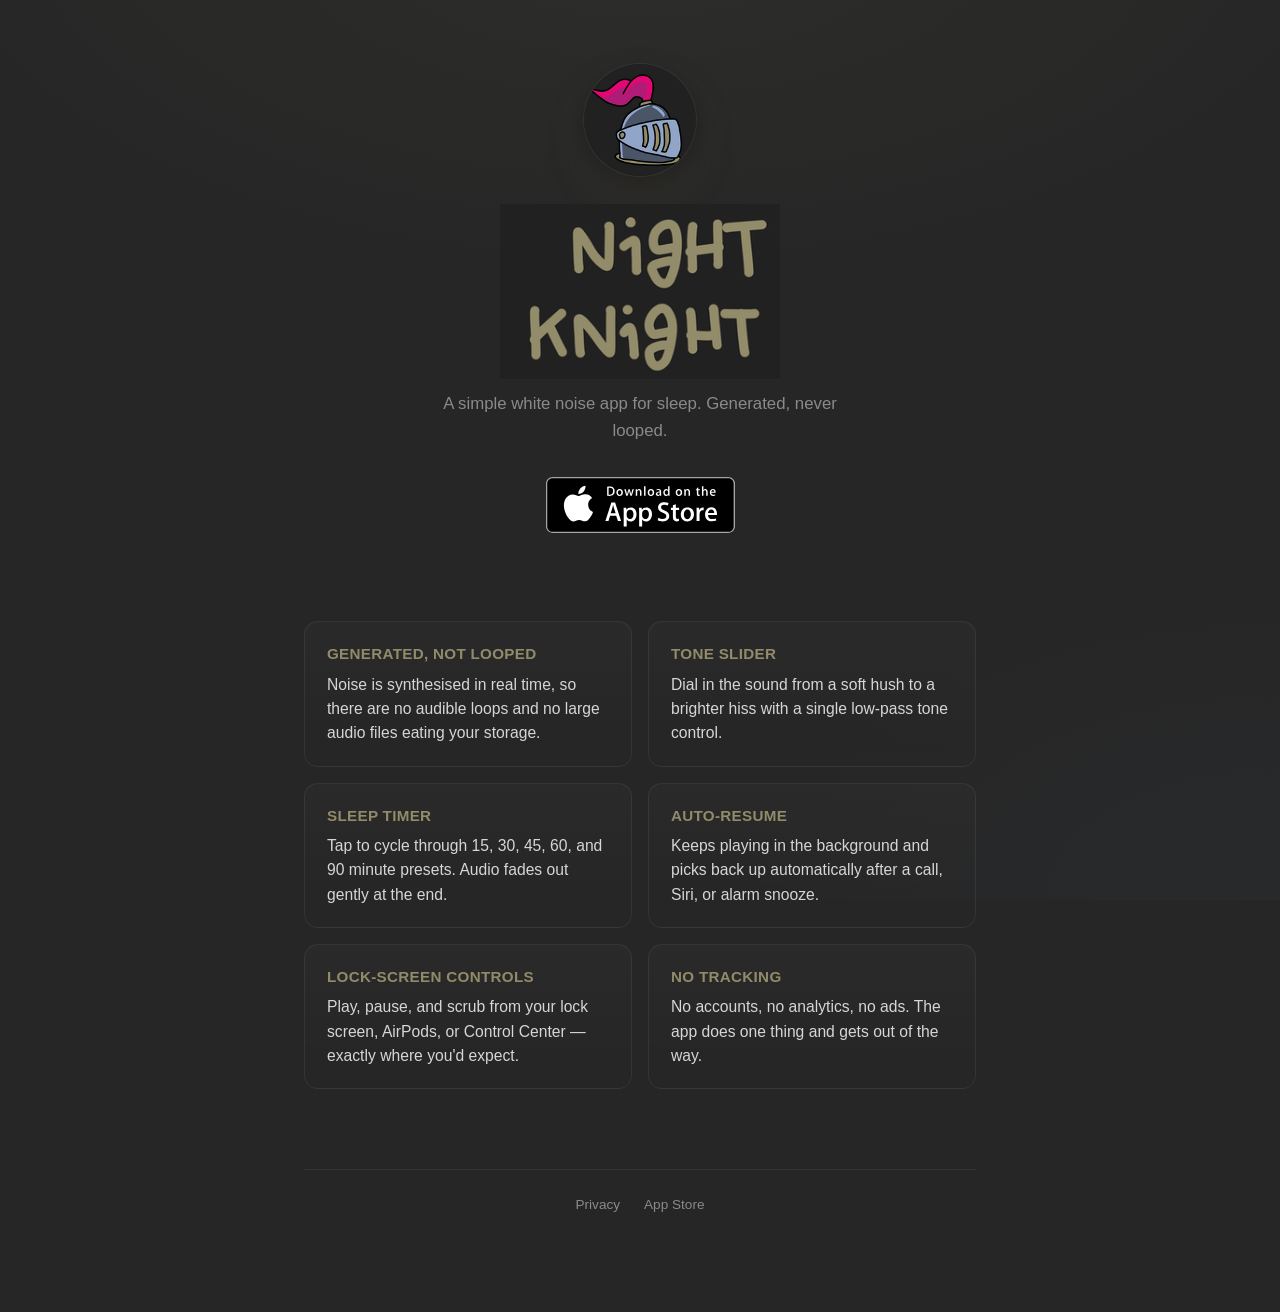
==== index.html @ 1dd0670e "first!" ====
<!DOCTYPE html>
<html lang="en">
<head>
  <meta charset="utf-8">
  <meta name="viewport" content="width=device-width, initial-scale=1, viewport-fit=cover">
  <meta name="theme-color" content="#262626">
  <title>Night Knight — White Noise for Sleep</title>

  <meta name="description" content="A simple white noise app for sleep. Generated, never looped. Sleep timer with fade-out, lock-screen controls, and auto-resume after calls.">
  <meta name="author" content="Night Knight">

  <link rel="apple-touch-icon" href="images/logo.png">
  <link rel="icon" href="favicon.ico" sizes="any">
  <link rel="canonical" href="https://nightknight.co/">

  <meta property="og:type" content="website">
  <meta property="og:title" content="Night Knight">
  <meta property="og:url" content="https://nightknight.co/">
  <meta property="og:image" content="https://nightknight.co/images/logo.png">
  <meta property="og:description" content="A simple white noise app for sleep.">
  <meta property="og:site_name" content="Night Knight">
  <meta name="twitter:card" content="summary">

  <link rel="stylesheet" href="assets/main.css">
</head>
<body>
  <div class="container">
    <header class="hero">
      <div class="logo" role="img" aria-label="Night Knight logo" style="background-image: url('images/logo.png')"></div>
      <img class="wordmark" src="images/Night_Knight_wordmark_small.png" alt="Night Knight">
      <p class="tagline">A simple white noise app for sleep. Generated, never looped.</p>
      <a class="cta" href="https://apps.apple.com/us/app/night-knight-white-noise/id1078483887">
        <img src="images/app-store-badge.svg" alt="Download on the App Store">
      </a>
    </header>

    <section class="features" aria-label="Features">
      <div class="feature">
        <h3>Generated, not looped</h3>
        <p>Noise is synthesised in real time, so there are no audible loops and no large audio files eating your storage.</p>
      </div>
      <div class="feature">
        <h3>Tone slider</h3>
        <p>Dial in the sound from a soft hush to a brighter hiss with a single low-pass tone control.</p>
      </div>
      <div class="feature">
        <h3>Sleep timer</h3>
        <p>Tap to cycle through 15, 30, 45, 60, and 90 minute presets. Audio fades out gently at the end.</p>
      </div>
      <div class="feature">
        <h3>Auto-resume</h3>
        <p>Keeps playing in the background and picks back up automatically after a call, Siri, or alarm snooze.</p>
      </div>
      <div class="feature">
        <h3>Lock-screen controls</h3>
        <p>Play, pause, and scrub from your lock screen, AirPods, or Control Center — exactly where you'd expect.</p>
      </div>
      <div class="feature">
        <h3>No tracking</h3>
        <p>No accounts, no analytics, no ads. The app does one thing and gets out of the way.</p>
      </div>
    </section>

    <footer class="footer">
      <a href="privacy/">Privacy</a>
      <a href="https://apps.apple.com/us/app/night-knight-white-noise/id1078483887">App Store</a>
    </footer>
  </div>
</body>
</html>
---- assets/main.css ----
:root {
  --bg: #262626;
  --bg-elev: #2e2e2e;
  --accent: #928b6a;
  --accent-glow: rgba(146, 139, 106, 0.25);
  --text: #d6d6d6;
  --text-muted: #8a8a8a;
  --border: rgba(214, 214, 214, 0.08);
  --radius: 14px;
  --max-width: 720px;
  --easing: cubic-bezier(0.2, 0.7, 0.2, 1);
}

*,
*::before,
*::after {
  box-sizing: border-box;
}

html {
  -webkit-text-size-adjust: 100%;
}

body {
  margin: 0;
  font-family: -apple-system, BlinkMacSystemFont, "SF Pro Text", "Segoe UI", Roboto, Helvetica, Arial, sans-serif;
  font-weight: 300;
  font-size: 17px;
  line-height: 1.6;
  color: var(--text);
  background:
    radial-gradient(1200px 600px at 50% -10%, rgba(146, 139, 106, 0.08), transparent 60%),
    radial-gradient(900px 500px at 100% 100%, rgba(80, 100, 140, 0.06), transparent 60%),
    var(--bg);
  background-attachment: fixed;
  min-height: 100vh;
  -webkit-font-smoothing: antialiased;
  -moz-osx-font-smoothing: grayscale;
}

a {
  color: var(--accent);
  text-decoration: none;
  transition: opacity 0.2s var(--easing);
}

a:hover {
  opacity: 0.75;
}

img {
  max-width: 100%;
  height: auto;
  display: block;
}

.container {
  max-width: var(--max-width);
  margin: 0 auto;
  padding: 64px 24px 96px;
}

/*** Hero ***/
.hero {
  text-align: center;
  animation: fadeUp 0.8s var(--easing) both;
}

.logo {
  width: 112px;
  height: 112px;
  margin: 0 auto 28px;
  border-radius: 50%;
  background-size: cover;
  background-position: center;
  box-shadow:
    0 0 0 1px var(--border),
    0 20px 60px -20px var(--accent-glow),
    0 8px 24px rgba(0, 0, 0, 0.4);
  animation: float 6s ease-in-out infinite;
}

.wordmark {
  width: 280px;
  max-width: 80%;
  margin: 0 auto 12px;
}

.tagline {
  color: var(--text-muted);
  font-size: 1.05rem;
  margin: 0 auto 32px;
  max-width: 28rem;
}

.cta {
  display: inline-block;
  margin: 0 auto;
  transition: transform 0.2s var(--easing);
}

.cta:hover {
  transform: translateY(-2px);
}

.cta img {
  height: 56px;
  width: auto;
}

/*** Features ***/
.features {
  margin-top: 80px;
  display: grid;
  gap: 16px;
  grid-template-columns: 1fr;
  animation: fadeUp 0.8s 0.15s var(--easing) both;
}

@media (min-width: 600px) {
  .features {
    grid-template-columns: 1fr 1fr;
  }
}

.feature {
  background: linear-gradient(180deg, rgba(255, 255, 255, 0.02), rgba(255, 255, 255, 0));
  border: 1px solid var(--border);
  border-radius: var(--radius);
  padding: 20px 22px;
  transition: border-color 0.3s var(--easing), transform 0.3s var(--easing);
}

.feature:hover {
  border-color: rgba(146, 139, 106, 0.35);
  transform: translateY(-2px);
}

.feature h3 {
  margin: 0 0 6px;
  color: var(--accent);
  font-size: 0.95rem;
  font-weight: 600;
  letter-spacing: 0.02em;
  text-transform: uppercase;
}

.feature p {
  margin: 0;
  color: var(--text);
  font-size: 0.98rem;
  line-height: 1.55;
}

/*** Content (privacy page etc.) ***/
.content {
  margin-top: 64px;
  animation: fadeUp 0.8s 0.1s var(--easing) both;
}

.content h1 {
  font-size: 1.6rem;
  font-weight: 500;
  margin: 0 0 24px;
  color: var(--text);
}

.content h2 {
  font-size: 1.15rem;
  font-weight: 500;
  margin: 32px 0 12px;
  color: var(--accent);
}

.content p {
  margin: 0 0 16px;
  color: var(--text);
}

.content p + p {
  margin-top: 0;
}

/*** Footer ***/
.footer {
  margin-top: 80px;
  padding-top: 24px;
  border-top: 1px solid var(--border);
  display: flex;
  justify-content: center;
  gap: 24px;
  font-size: 0.85rem;
  color: var(--text-muted);
}

.footer a {
  color: var(--text-muted);
}

.footer a:hover {
  color: var(--accent);
  opacity: 1;
}

/*** Animations ***/
@keyframes fadeUp {
  from {
    opacity: 0;
    transform: translateY(12px);
  }
  to {
    opacity: 1;
    transform: translateY(0);
  }
}

@keyframes float {
  0%, 100% {
    transform: translateY(0);
  }
  50% {
    transform: translateY(-4px);
  }
}

@media (prefers-reduced-motion: reduce) {
  *, *::before, *::after {
    animation: none !important;
    transition: none !important;
  }
}
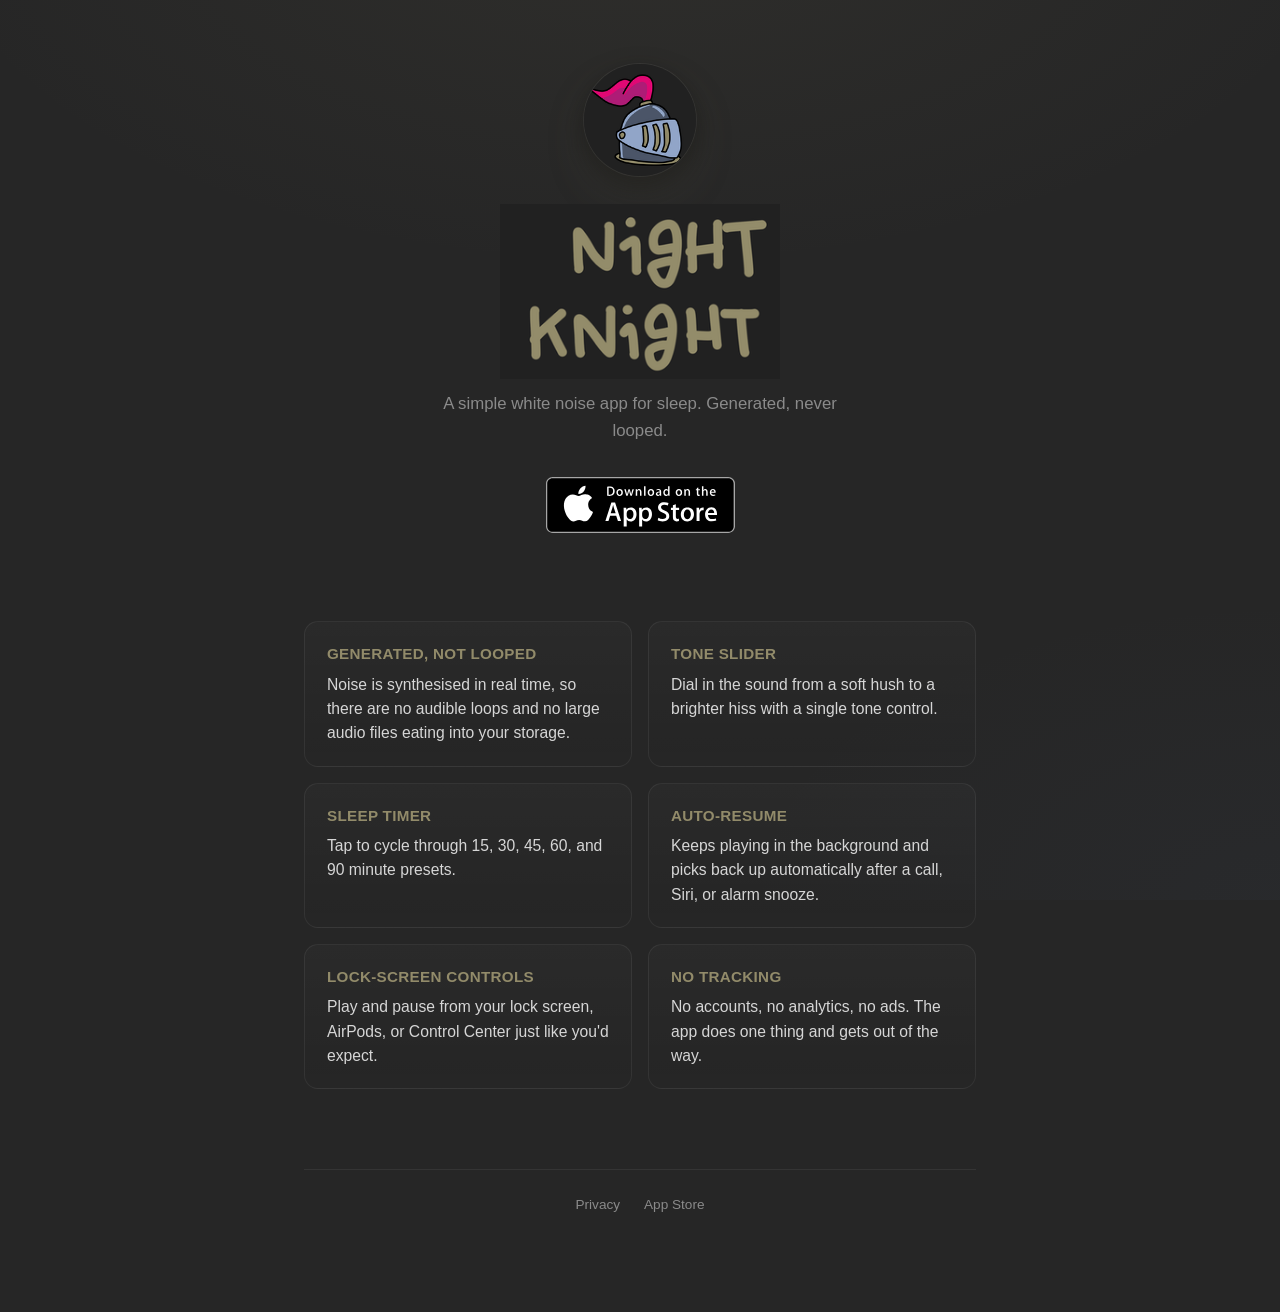
==== commit 506b33d7: "Updates copy" ====
--- a/index.html
+++ b/index.html
@@ -37,15 +37,15 @@
     <section class="features" aria-label="Features">
       <div class="feature">
         <h3>Generated, not looped</h3>
-        <p>Noise is synthesised in real time, so there are no audible loops and no large audio files eating your storage.</p>
+        <p>Noise is synthesised in real time, so there are no audible loops and no large audio files eating into your storage.</p>
       </div>
       <div class="feature">
         <h3>Tone slider</h3>
-        <p>Dial in the sound from a soft hush to a brighter hiss with a single low-pass tone control.</p>
+        <p>Dial in the sound from a soft hush to a brighter hiss with a single tone control.</p>
       </div>
       <div class="feature">
         <h3>Sleep timer</h3>
-        <p>Tap to cycle through 15, 30, 45, 60, and 90 minute presets. Audio fades out gently at the end.</p>
+        <p>Tap to cycle through 15, 30, 45, 60, and 90 minute presets.</p>
       </div>
       <div class="feature">
         <h3>Auto-resume</h3>
@@ -53,7 +53,7 @@
       </div>
       <div class="feature">
         <h3>Lock-screen controls</h3>
-        <p>Play, pause, and scrub from your lock screen, AirPods, or Control Center — exactly where you'd expect.</p>
+        <p>Play and pause from your lock screen, AirPods, or Control Center just like you'd expect.</p>
       </div>
       <div class="feature">
         <h3>No tracking</h3>
